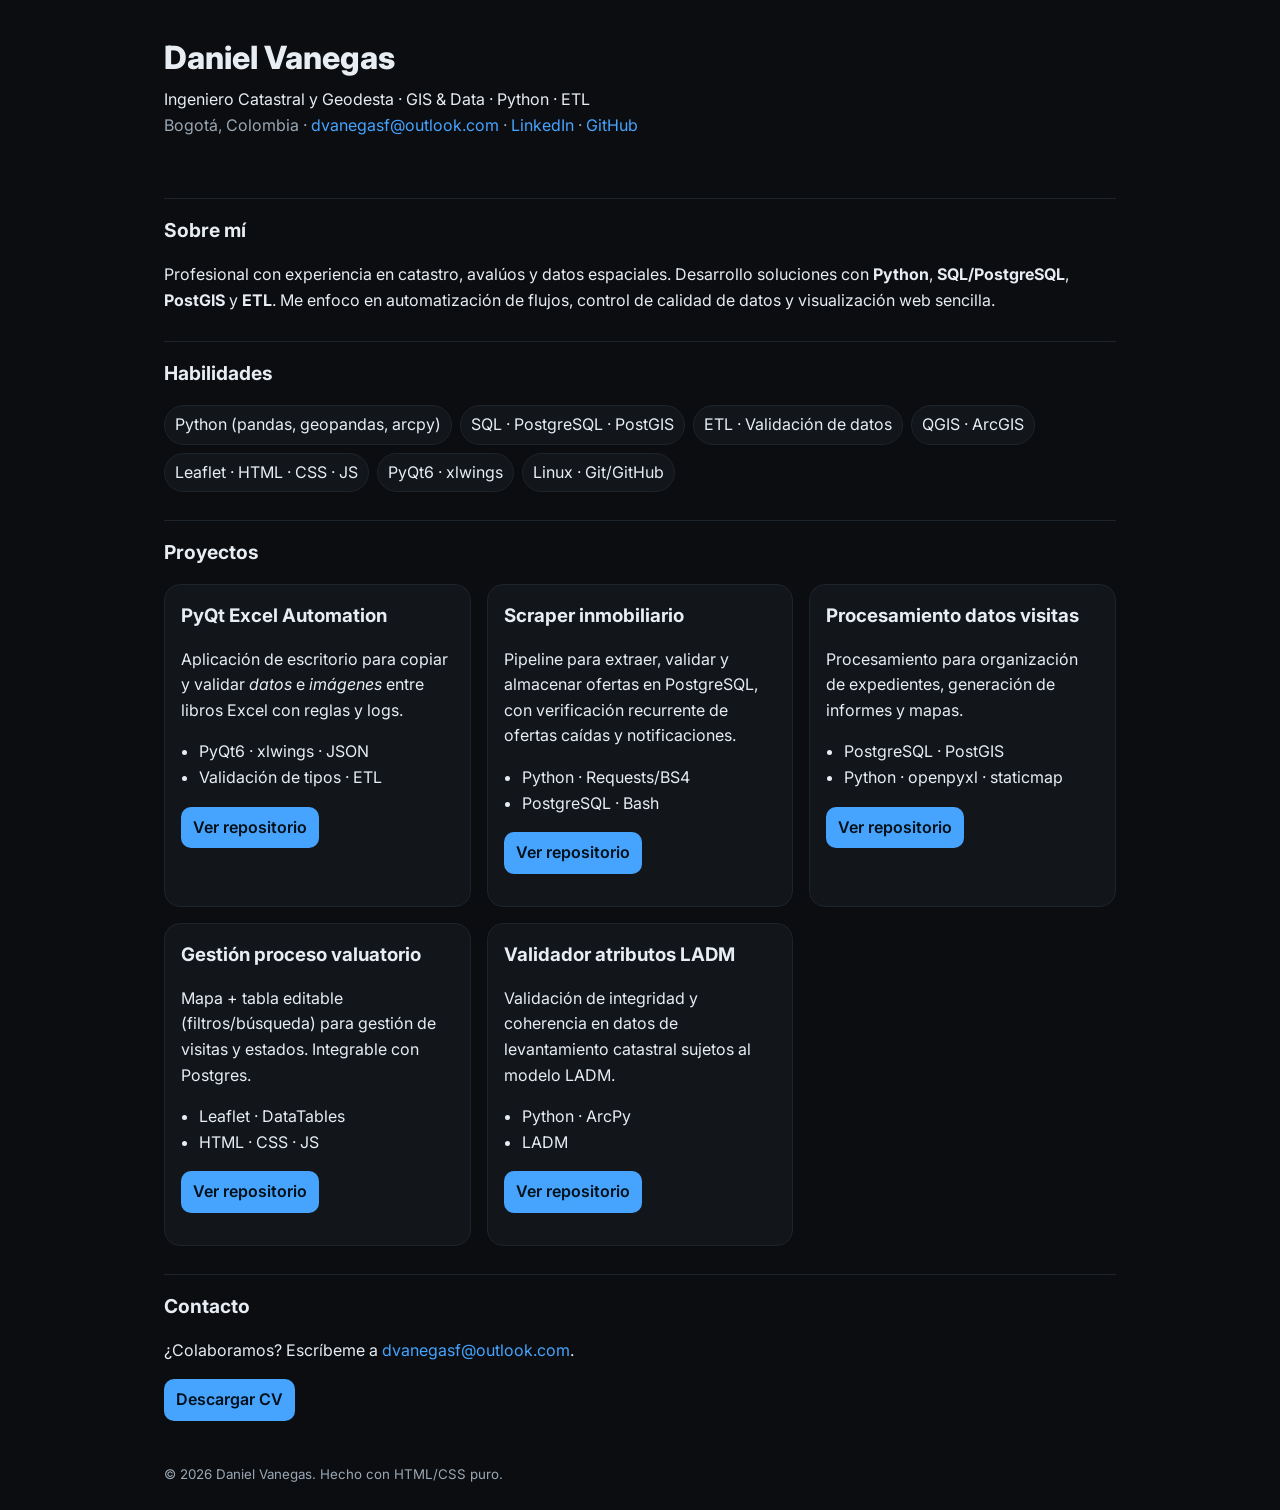
==== index.html @ 2ef15ecd "Modificación SEO y cv" ====
<!doctype html>
<html lang="es">
<head>
  <meta charset="utf-8">
  <meta name="viewport" content="width=device-width, initial-scale=1">
  <title>Daniel Vanegas — Portafolio</title>
  <meta name="description" content="Portafolio de proyectos GIS, ETL y automatización con Python de Daniel Vanegas.">
  <meta property="og:title" content="Daniel Vanegas — Portafolio">
  <meta property="og:description" content="GIS, ETL y automatización con Python">
  <meta property="og:type" content="website">
  <meta property="og:url" content="https://DanielVanegas.github.io">
  <meta property="og:image" content="https://DanielVanegas.github.io/assets/cover.png">
  <link rel="preconnect" href="https://fonts.googleapis.com">
  <link rel="preconnect" href="https://fonts.gstatic.com" crossorigin>
  <link href="https://fonts.googleapis.com/css2?family=Inter:wght@400;600;800&display=swap" rel="stylesheet">
  <link rel="stylesheet" href="styles.css">
</head>
<body>
  <header class="container header">
    <div class="id">
      <h1>Daniel Vanegas</h1>
      <p>Ingeniero Catastral y Geodesta · GIS & Data · Python · ETL</p>
      <p class="muted">Bogotá, Colombia · <a href="mailto:dvanegasf@outlook.com">dvanegasf@outlook.com</a> · 
        <a href="https://www.linkedin.com/in/dvanegasf/" target="_blank" rel="noopener">LinkedIn</a> · 
        <a href="https://github.com/DanielVanegas" target="_blank" rel="noopener">GitHub</a>
      </p>
    </div>
  </header>

  <main class="container">
    <section aria-labelledby="about">
      <h2 id="about">Sobre mí</h2>
      <p>Profesional con experiencia en catastro, avalúos y datos espaciales. Desarrollo soluciones con <strong>Python</strong>, <strong>SQL/PostgreSQL</strong>, <strong>PostGIS</strong> y <strong>ETL</strong>. Me enfoco en automatización de flujos, control de calidad de datos y visualización web sencilla.</p>
    </section>

    <section aria-labelledby="skills">
      <h2 id="skills">Habilidades</h2>
      <ul class="tags">
        <li>Python (pandas, geopandas, arcpy)</li>
        <li>SQL · PostgreSQL · PostGIS</li>
        <li>ETL · Validación de datos</li>
        <li>QGIS · ArcGIS</li>
        <li>Leaflet · HTML · CSS · JS</li>
        <li>PyQt6 · xlwings</li>
        <li>Linux · Git/GitHub</li>
      </ul>
    </section>

    <section aria-labelledby="projects">
      <h2 id="projects">Proyectos</h2>
      <div class="grid">
        <article class="card">
          <h3>PyQt Excel Automation</h3>
          <p>Aplicación de escritorio para copiar y validar <em>datos</em> e <em>imágenes</em> entre libros Excel con reglas y logs.</p>
          <ul class="bullets">
            <li>PyQt6 · xlwings · JSON</li>
            <li>Validación de tipos · ETL</li>
          </ul>
          <p><a class="btn" href="https://github.com/DanielVanegas/pyqt-excel-automation" target="_blank" rel="noopener">Ver repositorio</a></p>
        </article>

        <article class="card">
          <h3>Scraper inmobiliario</h3>
          <p>Pipeline para extraer, validar y almacenar ofertas en PostgreSQL, con verificación recurrente de ofertas caídas y notificaciones.</p>
          <ul class="bullets">
            <li>Python · Requests/BS4</li>
            <li>PostgreSQL · Bash</li>
          </ul>
          <p><a class="btn" href="https://github.com/DanielVanegas/scraping_fr" target="_blank" rel="noopener">Ver repositorio</a></p>
        </article>

        <article class="card">
          <h3>Procesamiento datos visitas</h3>
          <p>Procesamiento para organización de expedientes, generación de informes y mapas.</p>
          <ul class="bullets">
            <li>PostgreSQL · PostGIS</li>
            <li>Python · openpyxl · staticmap</li>
          </ul>
          <p><a class="btn" href="https://github.com/DanielVanegas/procesador_visitas" target="_blank" rel="noopener">Ver repositorio</a></p>
        </article>

        <article class="card">
          <h3>Gestión proceso valuatorio</h3>
          <p>Mapa + tabla editable (filtros/búsqueda) para gestión de visitas y estados. Integrable con Postgres.</p>
          <ul class="bullets">
            <li>Leaflet · DataTables</li>
            <li>HTML · CSS · JS</li>
          </ul>
          <p><a class="btn" href="https://github.com/DanielVanegas/form_visitas" target="_blank" rel="noopener">Ver repositorio</a></p>
        </article>

        <article class="card">
          <h3>Validador atributos LADM</h3>
          <p>Validación de integridad y coherencia en datos de levantamiento catastral sujetos al modelo LADM.</p>
          <ul class="bullets">
            <li>Python · ArcPy</li>
            <li>LADM</li>
          </ul>
          <p><a class="btn" href="https://github.com/DanielVanegas/validador_ladm" target="_blank" rel="noopener"">Ver repositorio</a></p>
        </article>
      </div>
    </section>

    <section aria-labelledby="contact">
      <h2 id="contact">Contacto</h2>
      <p>¿Colaboramos? Escríbeme a <a href="mailto:dvanegasf@outlook.com">dvanegasf@outlook.com</a>.</p>
    </section>
    <p><a class="btn" href="cv_dvf.pdf" download>Descargar CV</a></p>
  </main>

  <footer class="container footer">
    <small>© <span id="y"></span> Daniel Vanegas. Hecho con HTML/CSS puro.</small>
  </footer>

  <script>
    document.getElementById('y').textContent = new Date().getFullYear();
  </script>
</body>
</html>
---- styles.css ----
:root{--bg:#0b0d10;--card:#12161b;--ink:#e7edf3;--muted:#9aa7b4;--accent:#46a4ff;--border:#1e242b;}
*{box-sizing:border-box}html,body{margin:0;padding:0}
body{font-family:Inter,system-ui,-apple-system,Segoe UI,Roboto,Ubuntu,Cantarell,Noto Sans,Helvetica,Arial,'Apple Color Emoji','Segoe UI Emoji';background:var(--bg);color:var(--ink);line-height:1.6}
a{color:var(--accent);text-decoration:none}a:hover{text-decoration:underline}
.container{max-width:1000px;margin:0 auto;padding:24px}
.header{padding-top:32px;padding-bottom:8px}
.header .id h1{margin:0 0 4px 0;font-size:2rem;font-weight:800}
.header .id p{margin:0}
.muted{color:var(--muted)}
h2{margin-top:28px;border-top:1px solid var(--border);padding-top:16px;font-size:1.2rem}
.tags{display:flex;flex-wrap:wrap;gap:8px;padding:0;margin:8px 0 0 0;list-style:none}
.tags li{background:var(--card);border:1px solid var(--border);padding:6px 10px;border-radius:999px}
.grid{display:grid;grid-template-columns:repeat(auto-fill,minmax(260px,1fr));gap:16px;margin-top:12px}
.card{background:var(--card);border:1px solid var(--border);border-radius:16px;padding:16px}
.card h3{margin-top:0;margin-bottom:6px}
.bullets{margin:8px 0 12px 0;padding-left:18px}
.btn{display:inline-block;background:var(--accent);color:#001018;padding:8px 12px;border-radius:10px;font-weight:600}
.footer{color:var(--muted);padding-top:0}
@media (max-width:640px){.header .id h1{font-size:1.6rem}}
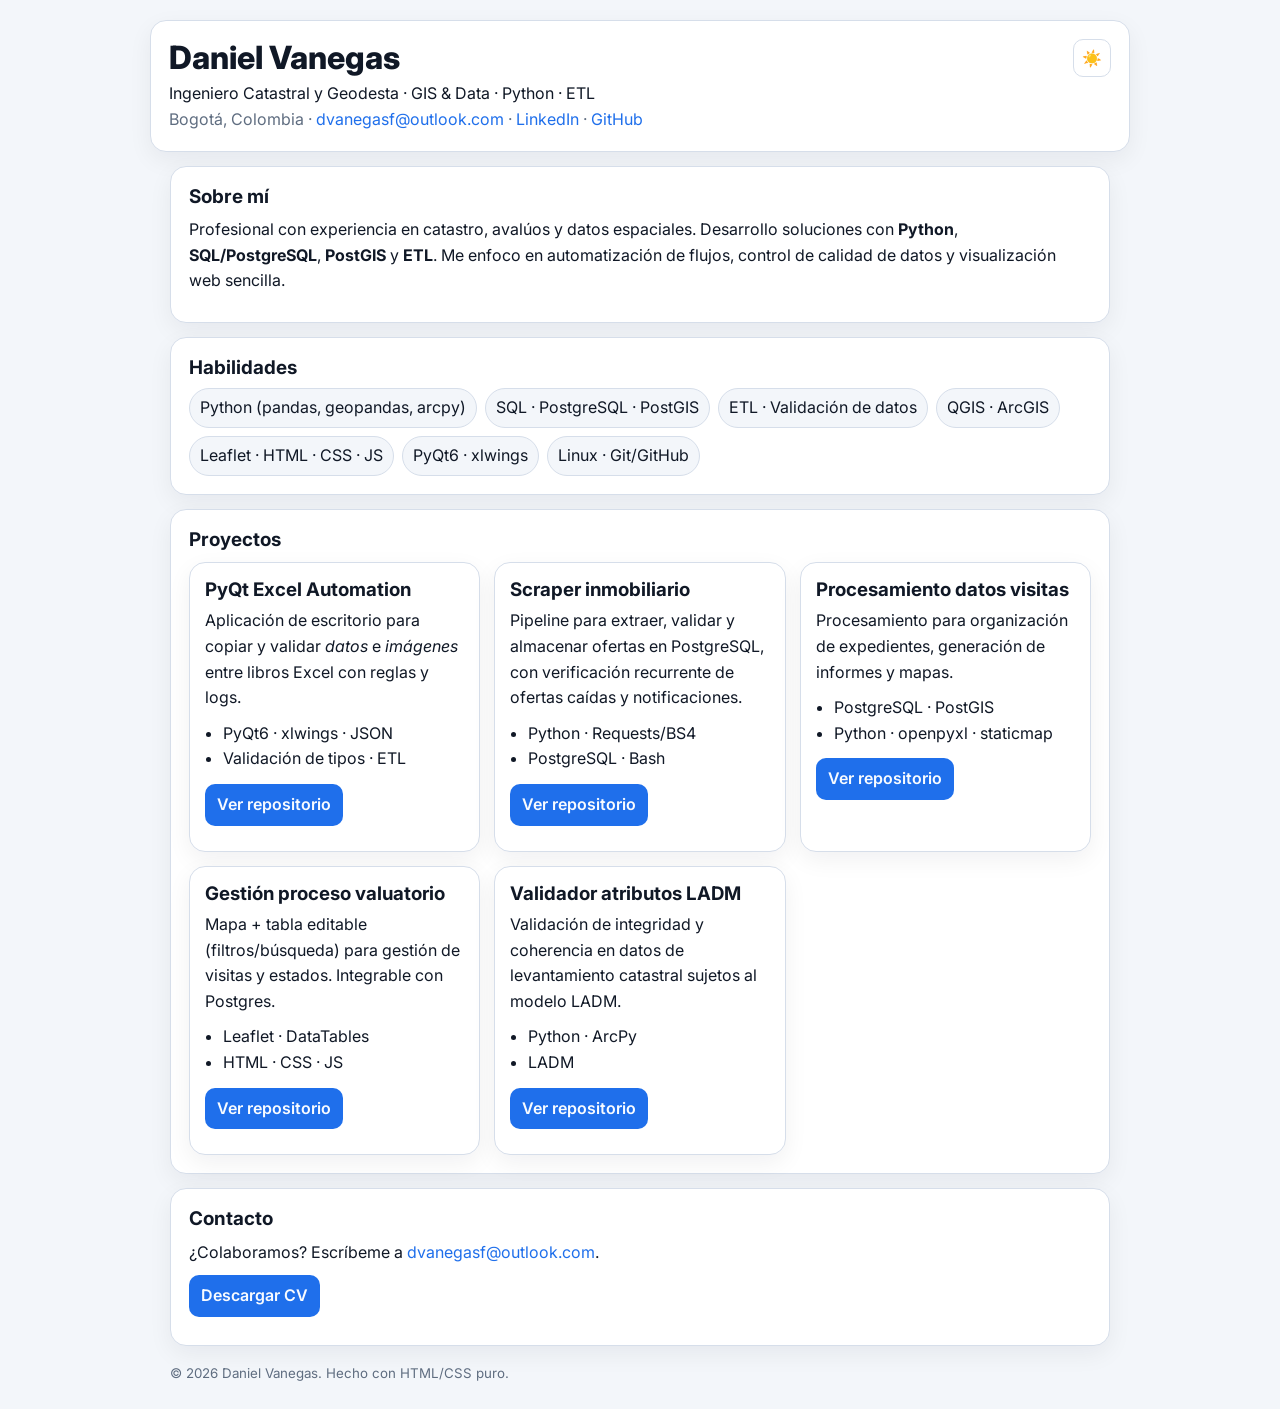
==== commit 996c2804: "Refine section spacing and add theme toggle" ====
--- a/index.html
+++ b/index.html
@@ -13,27 +13,31 @@
   <link rel="preconnect" href="https://fonts.googleapis.com">
   <link rel="preconnect" href="https://fonts.gstatic.com" crossorigin>
   <link href="https://fonts.googleapis.com/css2?family=Inter:wght@400;600;800&display=swap" rel="stylesheet">
-  <link rel="stylesheet" href="styles.css">
+  <link rel="stylesheet" href="static/styles.css">
+  <link rel="icon" href="assets/favicon.ico" type="image/svg+xml">
 </head>
 <body>
-  <header class="container header">
-    <div class="id">
-      <h1>Daniel Vanegas</h1>
-      <p>Ingeniero Catastral y Geodesta · GIS & Data · Python · ETL</p>
-      <p class="muted">Bogotá, Colombia · <a href="mailto:dvanegasf@outlook.com">dvanegasf@outlook.com</a> · 
-        <a href="https://www.linkedin.com/in/dvanegasf/" target="_blank" rel="noopener">LinkedIn</a> · 
-        <a href="https://github.com/DanielVanegas" target="_blank" rel="noopener">GitHub</a>
-      </p>
+  <header class="container card section-card header">
+    <div class="header-row">
+      <div class="id">
+        <h1>Daniel Vanegas</h1>
+        <p>Ingeniero Catastral y Geodesta · GIS & Data · Python · ETL</p>
+        <p class="muted">Bogotá, Colombia · <a href="mailto:dvanegasf@outlook.com">dvanegasf@outlook.com</a> ·
+          <a href="https://www.linkedin.com/in/dvanegasf/" target="_blank" rel="noopener">LinkedIn</a> ·
+          <a href="https://github.com/DanielVanegas" target="_blank" rel="noopener">GitHub</a>
+        </p>
+      </div>
+      <button id="theme-toggle" class="icon-btn" type="button" aria-label="Cambiar a modo oscuro" title="Cambiar tema">☀️</button>
     </div>
   </header>
 
-  <main class="container">
-    <section aria-labelledby="about">
+  <main class="container stack">
+    <section class="card section-card" aria-labelledby="about">
       <h2 id="about">Sobre mí</h2>
       <p>Profesional con experiencia en catastro, avalúos y datos espaciales. Desarrollo soluciones con <strong>Python</strong>, <strong>SQL/PostgreSQL</strong>, <strong>PostGIS</strong> y <strong>ETL</strong>. Me enfoco en automatización de flujos, control de calidad de datos y visualización web sencilla.</p>
     </section>
 
-    <section aria-labelledby="skills">
+    <section class="card section-card" aria-labelledby="skills">
       <h2 id="skills">Habilidades</h2>
       <ul class="tags">
         <li>Python (pandas, geopandas, arcpy)</li>
@@ -46,10 +50,10 @@
       </ul>
     </section>
 
-    <section aria-labelledby="projects">
+    <section class="card section-card" aria-labelledby="projects">
       <h2 id="projects">Proyectos</h2>
       <div class="grid">
-        <article class="card">
+        <article class="card project-card">
           <h3>PyQt Excel Automation</h3>
           <p>Aplicación de escritorio para copiar y validar <em>datos</em> e <em>imágenes</em> entre libros Excel con reglas y logs.</p>
           <ul class="bullets">
@@ -59,7 +63,7 @@
           <p><a class="btn" href="https://github.com/DanielVanegas/pyqt-excel-automation" target="_blank" rel="noopener">Ver repositorio</a></p>
         </article>
 
-        <article class="card">
+        <article class="card project-card">
           <h3>Scraper inmobiliario</h3>
           <p>Pipeline para extraer, validar y almacenar ofertas en PostgreSQL, con verificación recurrente de ofertas caídas y notificaciones.</p>
           <ul class="bullets">
@@ -69,7 +73,7 @@
           <p><a class="btn" href="https://github.com/DanielVanegas/scraping_fr" target="_blank" rel="noopener">Ver repositorio</a></p>
         </article>
 
-        <article class="card">
+        <article class="card project-card">
           <h3>Procesamiento datos visitas</h3>
           <p>Procesamiento para organización de expedientes, generación de informes y mapas.</p>
           <ul class="bullets">
@@ -79,7 +83,7 @@
           <p><a class="btn" href="https://github.com/DanielVanegas/procesador_visitas" target="_blank" rel="noopener">Ver repositorio</a></p>
         </article>
 
-        <article class="card">
+        <article class="card project-card">
           <h3>Gestión proceso valuatorio</h3>
           <p>Mapa + tabla editable (filtros/búsqueda) para gestión de visitas y estados. Integrable con Postgres.</p>
           <ul class="bullets">
@@ -89,23 +93,23 @@
           <p><a class="btn" href="https://github.com/DanielVanegas/form_visitas" target="_blank" rel="noopener">Ver repositorio</a></p>
         </article>
 
-        <article class="card">
+        <article class="card project-card">
           <h3>Validador atributos LADM</h3>
           <p>Validación de integridad y coherencia en datos de levantamiento catastral sujetos al modelo LADM.</p>
           <ul class="bullets">
             <li>Python · ArcPy</li>
             <li>LADM</li>
           </ul>
-          <p><a class="btn" href="https://github.com/DanielVanegas/validador_ladm" target="_blank" rel="noopener"">Ver repositorio</a></p>
+          <p><a class="btn" href="https://github.com/DanielVanegas/validador_ladm" target="_blank" rel="noopener">Ver repositorio</a></p>
         </article>
       </div>
     </section>
 
-    <section aria-labelledby="contact">
+    <section class="card section-card" aria-labelledby="contact">
       <h2 id="contact">Contacto</h2>
       <p>¿Colaboramos? Escríbeme a <a href="mailto:dvanegasf@outlook.com">dvanegasf@outlook.com</a>.</p>
+      <p><a class="btn" href="documents/cv_dvanegasf_es.pdf" download>Descargar CV</a></p>
     </section>
-    <p><a class="btn" href="cv_dvf.pdf" download>Descargar CV</a></p>
   </main>
 
   <footer class="container footer">
@@ -114,6 +118,36 @@
 
   <script>
     document.getElementById('y').textContent = new Date().getFullYear();
+
+    const root = document.documentElement;
+    const button = document.getElementById('theme-toggle');
+    const savedTheme = localStorage.getItem('theme');
+
+    const setTheme = (theme) => {
+      if (theme === 'system') {
+        root.removeAttribute('data-theme');
+      } else {
+        root.setAttribute('data-theme', theme);
+      }
+      const darkActive = theme === 'dark' || (theme === 'system' && window.matchMedia('(prefers-color-scheme: dark)').matches);
+      button.textContent = darkActive ? '🌙' : '☀️';
+      button.setAttribute('aria-label', darkActive ? 'Cambiar a modo claro' : 'Cambiar a modo oscuro');
+    };
+
+    setTheme(savedTheme || 'system');
+
+    button.addEventListener('click', () => {
+      const current = root.getAttribute('data-theme') || 'system';
+      const next = current === 'dark' ? 'light' : current === 'light' ? 'dark' : (window.matchMedia('(prefers-color-scheme: dark)').matches ? 'light' : 'dark');
+      localStorage.setItem('theme', next);
+      setTheme(next);
+    });
+
+    window.matchMedia('(prefers-color-scheme: dark)').addEventListener('change', () => {
+      if ((localStorage.getItem('theme') || 'system') === 'system') {
+        setTheme('system');
+      }
+    });
   </script>
 </body>
 </html>
--- a/static/styles.css
+++ b/static/styles.css
@@ -0,0 +1,84 @@
+:root{
+  --bg:#f3f6fa;
+  --card:#ffffff;
+  --ink:#101826;
+  --muted:#5f6d80;
+  --accent:#1f6feb;
+  --border:#d6deea;
+  --shadow:0 8px 24px rgba(16,24,38,.06);
+}
+@media (prefers-color-scheme: dark){
+  :root{
+    --bg:#0b0d10;
+    --card:#12161b;
+    --ink:#e7edf3;
+    --muted:#9aa7b4;
+    --accent:#56afff;
+    --border:#1e242b;
+    --shadow:none;
+  }
+}
+:root[data-theme="light"]{
+  --bg:#f3f6fa;
+  --card:#ffffff;
+  --ink:#101826;
+  --muted:#5f6d80;
+  --accent:#1f6feb;
+  --border:#d6deea;
+  --shadow:0 8px 24px rgba(16,24,38,.06);
+}
+:root[data-theme="dark"]{
+  --bg:#0b0d10;
+  --card:#12161b;
+  --ink:#e7edf3;
+  --muted:#9aa7b4;
+  --accent:#56afff;
+  --border:#1e242b;
+  --shadow:none;
+}
+*{box-sizing:border-box}
+html,body{margin:0;padding:0}
+body{
+  font-family:Inter,system-ui,-apple-system,Segoe UI,Roboto,Ubuntu,Cantarell,Noto Sans,Helvetica,Arial,'Apple Color Emoji','Segoe UI Emoji';
+  background:var(--bg);
+  color:var(--ink);
+  line-height:1.6;
+}
+a{color:var(--accent);text-decoration:none}
+a:hover{text-decoration:underline}
+.container{max-width:980px;margin:0 auto;padding-inline:20px}
+.stack{display:grid;gap:14px;padding-top:14px;padding-bottom:14px}
+.card{background:var(--card);border:1px solid var(--border);border-radius:16px;box-shadow:var(--shadow)}
+.section-card{padding:18px}
+.header{margin-top:20px}
+.header-row{display:flex;justify-content:space-between;align-items:flex-start;gap:16px}
+.header .id h1{margin:0 0 4px 0;font-size:2rem;font-weight:800;line-height:1.2}
+.header .id p{margin:0}
+.icon-btn{
+  border:1px solid var(--border);
+  background:var(--card);
+  color:var(--ink);
+  border-radius:10px;
+  width:38px;
+  height:38px;
+  font-size:1rem;
+  cursor:pointer;
+}
+.icon-btn:hover{background:var(--bg)}
+.muted{color:var(--muted)}
+h2{margin:0 0 8px 0;font-size:1.18rem;line-height:1.3}
+.tags{display:flex;flex-wrap:wrap;gap:8px;padding:0;margin:0;list-style:none}
+.tags li{background:var(--bg);border:1px solid var(--border);padding:6px 10px;border-radius:999px}
+.grid{display:grid;grid-template-columns:repeat(auto-fit,minmax(240px,1fr));gap:14px;margin-top:10px}
+.project-card{padding:15px}
+.card h3{margin-top:0;margin-bottom:6px;line-height:1.3}
+.card p{margin:0 0 10px 0}
+.bullets{margin:8px 0 12px 0;padding-left:18px}
+.btn{display:inline-block;background:var(--accent);color:#f8fbff;padding:8px 12px;border-radius:10px;font-weight:600}
+.btn:hover{text-decoration:none;filter:brightness(1.07)}
+.footer{color:var(--muted);padding-top:0;padding-bottom:24px}
+@media (max-width:640px){
+  .container{padding-inline:14px}
+  .section-card{padding:15px}
+  .header .id h1{font-size:1.65rem}
+}
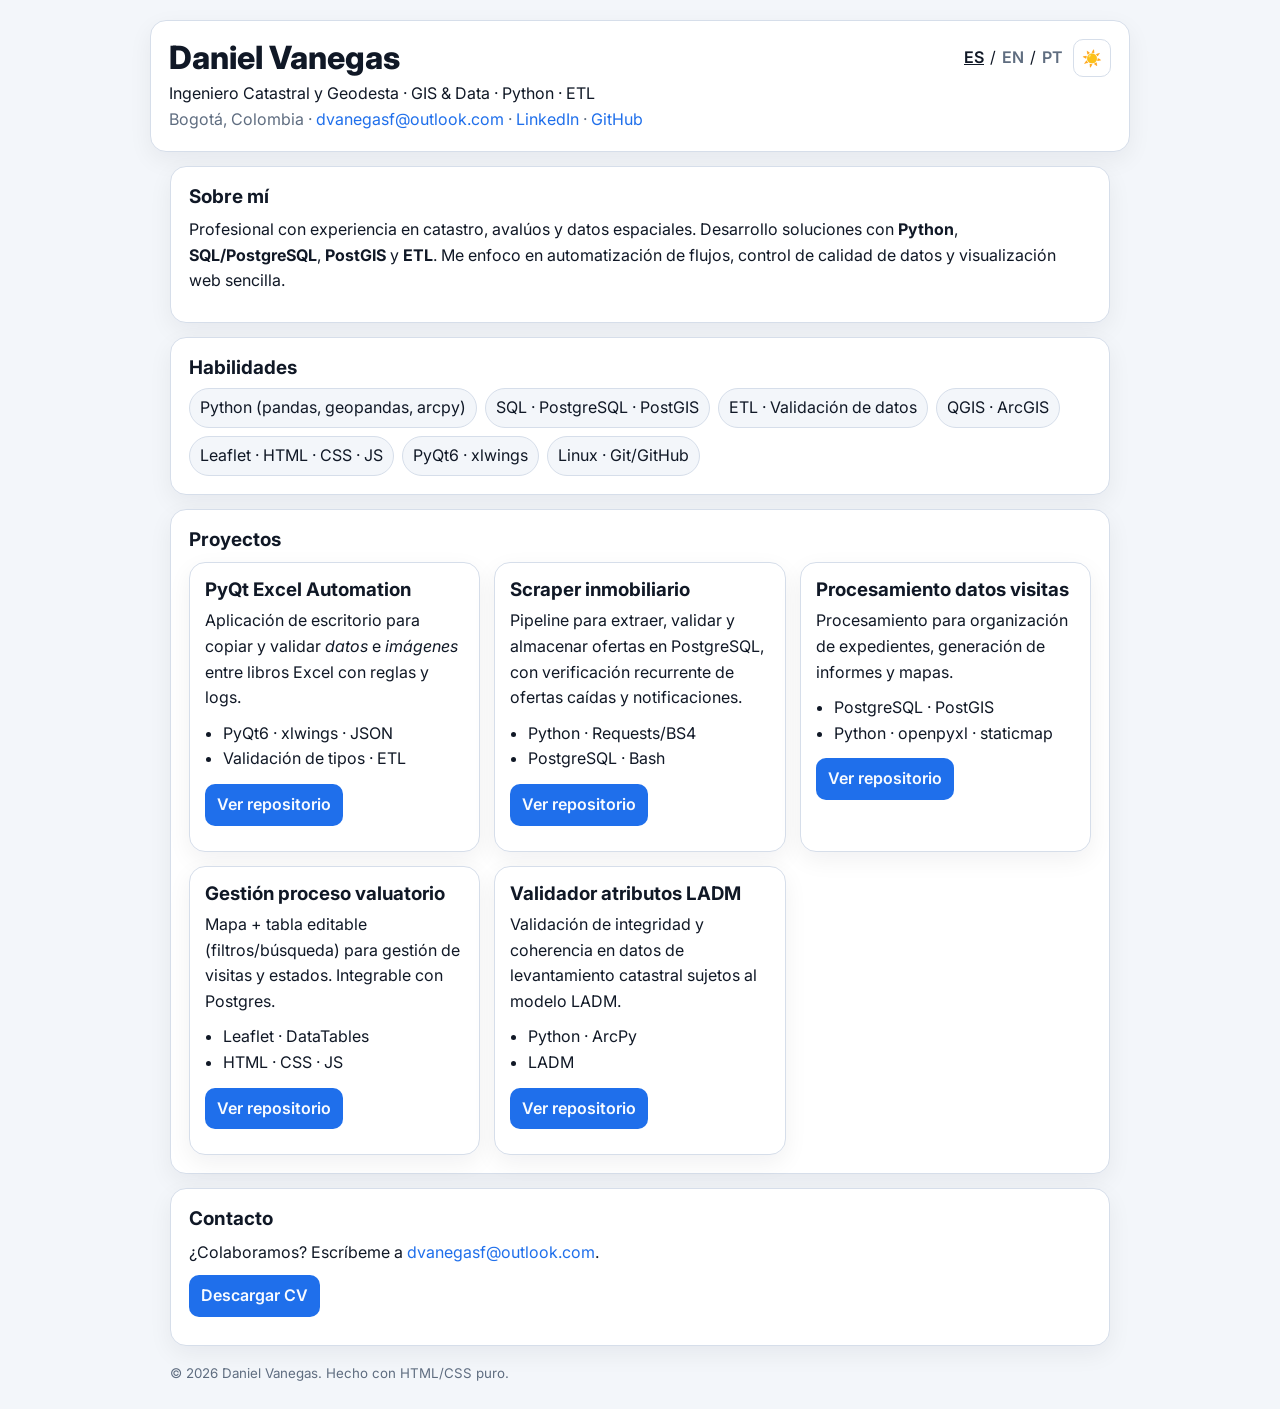
==== commit 935c4d03: "Reintroduce ES/EN/PT language switching" ====
--- a/index.html
+++ b/index.html
@@ -1,5 +1,5 @@
 <!doctype html>
-<html lang="es">
+<html lang="es" data-current-lang="es">
 <head>
   <meta charset="utf-8">
   <meta name="viewport" content="width=device-width, initial-scale=1">
@@ -21,28 +21,57 @@
     <div class="header-row">
       <div class="id">
         <h1>Daniel Vanegas</h1>
-        <p>Ingeniero Catastral y Geodesta · GIS & Data · Python · ETL</p>
+        <p>
+          <span data-lang="es">Ingeniero Catastral y Geodesta · GIS & Data · Python · ETL</span>
+          <span data-lang="en">Cadastral and Geodetic Engineer · GIS & Data · Python · ETL</span>
+          <span data-lang="pt">Engenheiro Cadastral e Geodesta · GIS & Data · Python · ETL</span>
+        </p>
         <p class="muted">Bogotá, Colombia · <a href="mailto:dvanegasf@outlook.com">dvanegasf@outlook.com</a> ·
           <a href="https://www.linkedin.com/in/dvanegasf/" target="_blank" rel="noopener">LinkedIn</a> ·
           <a href="https://github.com/DanielVanegas" target="_blank" rel="noopener">GitHub</a>
         </p>
       </div>
-      <button id="theme-toggle" class="icon-btn" type="button" aria-label="Cambiar a modo oscuro" title="Cambiar tema">☀️</button>
+      <div class="header-actions">
+        <nav class="lang-switcher" aria-label="Language switcher">
+          <a class="lang-btn active" href="#" data-set-lang="es">ES</a>
+          <span>/</span>
+          <a class="lang-btn" href="#" data-set-lang="en">EN</a>
+          <span>/</span>
+          <a class="lang-btn" href="#" data-set-lang="pt">PT</a>
+        </nav>
+        <button id="theme-toggle" class="icon-btn" type="button" aria-label="Cambiar a modo oscuro" title="Cambiar tema">☀️</button>
+      </div>
     </div>
   </header>
 
   <main class="container stack">
     <section class="card section-card" aria-labelledby="about">
-      <h2 id="about">Sobre mí</h2>
-      <p>Profesional con experiencia en catastro, avalúos y datos espaciales. Desarrollo soluciones con <strong>Python</strong>, <strong>SQL/PostgreSQL</strong>, <strong>PostGIS</strong> y <strong>ETL</strong>. Me enfoco en automatización de flujos, control de calidad de datos y visualización web sencilla.</p>
+      <h2 id="about">
+        <span data-lang="es">Sobre mí</span>
+        <span data-lang="en">About me</span>
+        <span data-lang="pt">Sobre mim</span>
+      </h2>
+      <p>
+        <span data-lang="es">Profesional con experiencia en catastro, avalúos y datos espaciales. Desarrollo soluciones con <strong>Python</strong>, <strong>SQL/PostgreSQL</strong>, <strong>PostGIS</strong> y <strong>ETL</strong>. Me enfoco en automatización de flujos, control de calidad de datos y visualización web sencilla.</span>
+        <span data-lang="en">Professional with experience in cadastre, appraisals, and spatial data. I develop solutions with <strong>Python</strong>, <strong>SQL/PostgreSQL</strong>, <strong>PostGIS</strong>, and <strong>ETL</strong>. I focus on workflow automation, data quality control, and simple web visualization.</span>
+        <span data-lang="pt">Profissional com experiência em cadastro, avaliações e dados espaciais. Desenvolvo soluções com <strong>Python</strong>, <strong>SQL/PostgreSQL</strong>, <strong>PostGIS</strong> e <strong>ETL</strong>. Foco na automação de fluxos, controle de qualidade dos dados e visualização web simples.</span>
+      </p>
     </section>
 
     <section class="card section-card" aria-labelledby="skills">
-      <h2 id="skills">Habilidades</h2>
+      <h2 id="skills">
+        <span data-lang="es">Habilidades</span>
+        <span data-lang="en">Skills</span>
+        <span data-lang="pt">Habilidades</span>
+      </h2>
       <ul class="tags">
         <li>Python (pandas, geopandas, arcpy)</li>
         <li>SQL · PostgreSQL · PostGIS</li>
-        <li>ETL · Validación de datos</li>
+        <li>
+          <span data-lang="es">ETL · Validación de datos</span>
+          <span data-lang="en">ETL · Data validation</span>
+          <span data-lang="pt">ETL · Validação de dados</span>
+        </li>
         <li>QGIS · ArcGIS</li>
         <li>Leaflet · HTML · CSS · JS</li>
         <li>PyQt6 · xlwings</li>
@@ -51,77 +80,220 @@
     </section>
 
     <section class="card section-card" aria-labelledby="projects">
-      <h2 id="projects">Proyectos</h2>
+      <h2 id="projects">
+        <span data-lang="es">Proyectos</span>
+        <span data-lang="en">Projects</span>
+        <span data-lang="pt">Projetos</span>
+      </h2>
       <div class="grid">
         <article class="card project-card">
           <h3>PyQt Excel Automation</h3>
-          <p>Aplicación de escritorio para copiar y validar <em>datos</em> e <em>imágenes</em> entre libros Excel con reglas y logs.</p>
+          <p>
+            <span data-lang="es">Aplicación de escritorio para copiar y validar <em>datos</em> e <em>imágenes</em> entre libros Excel con reglas y logs.</span>
+            <span data-lang="en">Desktop application to copy and validate <em>data</em> and <em>images</em> between Excel workbooks with rules and logs.</span>
+            <span data-lang="pt">Aplicativo de desktop para copiar e validar <em>dados</em> e <em>imagens</em> entre planilhas Excel com regras e logs.</span>
+          </p>
           <ul class="bullets">
             <li>PyQt6 · xlwings · JSON</li>
-            <li>Validación de tipos · ETL</li>
-          </ul>
-          <p><a class="btn" href="https://github.com/DanielVanegas/pyqt-excel-automation" target="_blank" rel="noopener">Ver repositorio</a></p>
-        </article>
-
-        <article class="card project-card">
-          <h3>Scraper inmobiliario</h3>
-          <p>Pipeline para extraer, validar y almacenar ofertas en PostgreSQL, con verificación recurrente de ofertas caídas y notificaciones.</p>
+            <li>
+              <span data-lang="es">Validación de tipos · ETL</span>
+              <span data-lang="en">Type validation · ETL</span>
+              <span data-lang="pt">Validação de tipos · ETL</span>
+            </li>
+          </ul>
+          <p>
+            <a class="btn" href="https://github.com/DanielVanegas/pyqt-excel-automation" target="_blank" rel="noopener">
+              <span data-lang="es">Ver repositorio</span>
+              <span data-lang="en">View repository</span>
+              <span data-lang="pt">Ver repositório</span>
+            </a>
+          </p>
+        </article>
+
+        <article class="card project-card">
+          <h3>
+            <span data-lang="es">Scraper inmobiliario</span>
+            <span data-lang="en">Real estate scraper</span>
+            <span data-lang="pt">Scraper imobiliário</span>
+          </h3>
+          <p>
+            <span data-lang="es">Pipeline para extraer, validar y almacenar ofertas en PostgreSQL, con verificación recurrente de ofertas caídas y notificaciones.</span>
+            <span data-lang="en">Pipeline to extract, validate, and store listings in PostgreSQL, with recurring checks for dropped listings and notifications.</span>
+            <span data-lang="pt">Pipeline para extrair, validar e armazenar anúncios no PostgreSQL, com verificação recorrente de anúncios inativos e notificações.</span>
+          </p>
           <ul class="bullets">
             <li>Python · Requests/BS4</li>
             <li>PostgreSQL · Bash</li>
           </ul>
-          <p><a class="btn" href="https://github.com/DanielVanegas/scraping_fr" target="_blank" rel="noopener">Ver repositorio</a></p>
-        </article>
-
-        <article class="card project-card">
-          <h3>Procesamiento datos visitas</h3>
-          <p>Procesamiento para organización de expedientes, generación de informes y mapas.</p>
+          <p>
+            <a class="btn" href="https://github.com/DanielVanegas/scraping_fr" target="_blank" rel="noopener">
+              <span data-lang="es">Ver repositorio</span>
+              <span data-lang="en">View repository</span>
+              <span data-lang="pt">Ver repositório</span>
+            </a>
+          </p>
+        </article>
+
+        <article class="card project-card">
+          <h3>
+            <span data-lang="es">Procesamiento datos visitas</span>
+            <span data-lang="en">Visit data processing</span>
+            <span data-lang="pt">Processamento de dados de visitas</span>
+          </h3>
+          <p>
+            <span data-lang="es">Procesamiento para organización de expedientes, generación de informes y mapas.</span>
+            <span data-lang="en">Processing for file organization, report generation, and maps.</span>
+            <span data-lang="pt">Processamento para organização de expedientes, geração de relatórios e mapas.</span>
+          </p>
           <ul class="bullets">
             <li>PostgreSQL · PostGIS</li>
             <li>Python · openpyxl · staticmap</li>
           </ul>
-          <p><a class="btn" href="https://github.com/DanielVanegas/procesador_visitas" target="_blank" rel="noopener">Ver repositorio</a></p>
-        </article>
-
-        <article class="card project-card">
-          <h3>Gestión proceso valuatorio</h3>
-          <p>Mapa + tabla editable (filtros/búsqueda) para gestión de visitas y estados. Integrable con Postgres.</p>
+          <p>
+            <a class="btn" href="https://github.com/DanielVanegas/procesador_visitas" target="_blank" rel="noopener">
+              <span data-lang="es">Ver repositorio</span>
+              <span data-lang="en">View repository</span>
+              <span data-lang="pt">Ver repositório</span>
+            </a>
+          </p>
+        </article>
+
+        <article class="card project-card">
+          <h3>
+            <span data-lang="es">Gestión proceso valuatorio</span>
+            <span data-lang="en">Valuation process management</span>
+            <span data-lang="pt">Gestão do processo avaliativo</span>
+          </h3>
+          <p>
+            <span data-lang="es">Mapa + tabla editable (filtros/búsqueda) para gestión de visitas y estados. Integrable con Postgres.</span>
+            <span data-lang="en">Map + editable table (filters/search) for managing visits and statuses. Integrates with Postgres.</span>
+            <span data-lang="pt">Mapa + tabela editável (filtros/busca) para gestão de visitas e status. Integrável com Postgres.</span>
+          </p>
           <ul class="bullets">
             <li>Leaflet · DataTables</li>
             <li>HTML · CSS · JS</li>
           </ul>
-          <p><a class="btn" href="https://github.com/DanielVanegas/form_visitas" target="_blank" rel="noopener">Ver repositorio</a></p>
-        </article>
-
-        <article class="card project-card">
-          <h3>Validador atributos LADM</h3>
-          <p>Validación de integridad y coherencia en datos de levantamiento catastral sujetos al modelo LADM.</p>
+          <p>
+            <a class="btn" href="https://github.com/DanielVanegas/form_visitas" target="_blank" rel="noopener">
+              <span data-lang="es">Ver repositorio</span>
+              <span data-lang="en">View repository</span>
+              <span data-lang="pt">Ver repositório</span>
+            </a>
+          </p>
+        </article>
+
+        <article class="card project-card">
+          <h3>
+            <span data-lang="es">Validador atributos LADM</span>
+            <span data-lang="en">LADM attributes validator</span>
+            <span data-lang="pt">Validador de atributos LADM</span>
+          </h3>
+          <p>
+            <span data-lang="es">Validación de integridad y coherencia en datos de levantamiento catastral sujetos al modelo LADM.</span>
+            <span data-lang="en">Integrity and consistency validation for cadastral survey data under the LADM model.</span>
+            <span data-lang="pt">Validação de integridade e consistência em dados de levantamento cadastral sujeitos ao modelo LADM.</span>
+          </p>
           <ul class="bullets">
             <li>Python · ArcPy</li>
             <li>LADM</li>
           </ul>
-          <p><a class="btn" href="https://github.com/DanielVanegas/validador_ladm" target="_blank" rel="noopener">Ver repositorio</a></p>
+          <p>
+            <a class="btn" href="https://github.com/DanielVanegas/validador_ladm" target="_blank" rel="noopener">
+              <span data-lang="es">Ver repositorio</span>
+              <span data-lang="en">View repository</span>
+              <span data-lang="pt">Ver repositório</span>
+            </a>
+          </p>
         </article>
       </div>
     </section>
 
     <section class="card section-card" aria-labelledby="contact">
-      <h2 id="contact">Contacto</h2>
-      <p>¿Colaboramos? Escríbeme a <a href="mailto:dvanegasf@outlook.com">dvanegasf@outlook.com</a>.</p>
-      <p><a class="btn" href="documents/cv_dvanegasf_es.pdf" download>Descargar CV</a></p>
+      <h2 id="contact">
+        <span data-lang="es">Contacto</span>
+        <span data-lang="en">Contact</span>
+        <span data-lang="pt">Contato</span>
+      </h2>
+      <p>
+        <span data-lang="es">¿Colaboramos? Escríbeme a <a href="mailto:dvanegasf@outlook.com">dvanegasf@outlook.com</a>.</span>
+        <span data-lang="en">Shall we collaborate? Write to me at <a href="mailto:dvanegasf@outlook.com">dvanegasf@outlook.com</a>.</span>
+        <span data-lang="pt">Vamos colaborar? Escreva para <a href="mailto:dvanegasf@outlook.com">dvanegasf@outlook.com</a>.</span>
+      </p>
+      <p>
+        <a id="cv-download" class="btn" href="documents/cv_dvanegasf_es.pdf" download>
+          <span data-lang="es">Descargar CV</span>
+          <span data-lang="en">Download CV</span>
+          <span data-lang="pt">Baixar CV</span>
+        </a>
+      </p>
     </section>
   </main>
 
   <footer class="container footer">
-    <small>© <span id="y"></span> Daniel Vanegas. Hecho con HTML/CSS puro.</small>
+    <small>
+      <span data-lang="es">© <span id="y"></span> Daniel Vanegas. Hecho con HTML/CSS puro.</span>
+      <span data-lang="en">© <span id="y-en"></span> Daniel Vanegas. Made with pure HTML/CSS.</span>
+      <span data-lang="pt">© <span id="y-pt"></span> Daniel Vanegas. Feito com HTML/CSS puro.</span>
+    </small>
   </footer>
 
   <script>
-    document.getElementById('y').textContent = new Date().getFullYear();
+    const year = new Date().getFullYear();
+    document.getElementById('y').textContent = year;
+    document.getElementById('y-en').textContent = year;
+    document.getElementById('y-pt').textContent = year;
 
     const root = document.documentElement;
     const button = document.getElementById('theme-toggle');
     const savedTheme = localStorage.getItem('theme');
+
+    const languageConfig = {
+      es: {
+        htmlLang: 'es',
+        title: 'Daniel Vanegas — Portafolio',
+        themeTitle: 'Cambiar tema',
+        lightLabel: 'Cambiar a modo claro',
+        darkLabel: 'Cambiar a modo oscuro',
+        cv: 'documents/cv_dvanegasf_es.pdf'
+      },
+      en: {
+        htmlLang: 'en',
+        title: 'Daniel Vanegas — Portfolio',
+        themeTitle: 'Toggle theme',
+        lightLabel: 'Switch to light mode',
+        darkLabel: 'Switch to dark mode',
+        cv: 'documents/cv_dvanegasf_en.pdf'
+      },
+      pt: {
+        htmlLang: 'pt',
+        title: 'Daniel Vanegas — Portfólio',
+        themeTitle: 'Alternar tema',
+        lightLabel: 'Mudar para modo claro',
+        darkLabel: 'Mudar para modo escuro',
+        cv: 'documents/cv_dvanegasf_pt.pdf'
+      }
+    };
+
+    const cvDownload = document.getElementById('cv-download');
+    const langButtons = document.querySelectorAll('[data-set-lang]');
+
+    const setLanguage = (lang) => {
+      const safeLang = languageConfig[lang] ? lang : 'es';
+      const config = languageConfig[safeLang];
+      root.setAttribute('data-current-lang', safeLang);
+      root.lang = config.htmlLang;
+      document.title = config.title;
+      button.title = config.themeTitle;
+      cvDownload.href = config.cv;
+      localStorage.setItem('lang', safeLang);
+      langButtons.forEach((node) => {
+        const active = node.getAttribute('data-set-lang') === safeLang;
+        node.classList.toggle('active', active);
+        node.setAttribute('aria-current', active ? 'page' : 'false');
+      });
+      const currentTheme = root.getAttribute('data-theme') || 'system';
+      setTheme(currentTheme);
+    };
 
     const setTheme = (theme) => {
       if (theme === 'system') {
@@ -131,10 +303,21 @@
       }
       const darkActive = theme === 'dark' || (theme === 'system' && window.matchMedia('(prefers-color-scheme: dark)').matches);
       button.textContent = darkActive ? '🌙' : '☀️';
-      button.setAttribute('aria-label', darkActive ? 'Cambiar a modo claro' : 'Cambiar a modo oscuro');
+      const activeLang = root.getAttribute('data-current-lang') || 'es';
+      const config = languageConfig[activeLang] || languageConfig.es;
+      button.setAttribute('aria-label', darkActive ? config.lightLabel : config.darkLabel);
     };
 
+    const savedLang = localStorage.getItem('lang') || 'es';
+    setLanguage(savedLang);
     setTheme(savedTheme || 'system');
+
+    langButtons.forEach((node) => {
+      node.addEventListener('click', (event) => {
+        event.preventDefault();
+        setLanguage(node.getAttribute('data-set-lang'));
+      });
+    });
 
     button.addEventListener('click', () => {
       const current = root.getAttribute('data-theme') || 'system';
--- a/static/styles.css
+++ b/static/styles.css
@@ -52,6 +52,10 @@
 .section-card{padding:18px}
 .header{margin-top:20px}
 .header-row{display:flex;justify-content:space-between;align-items:flex-start;gap:16px}
+.header-actions{display:flex;align-items:center;gap:10px}
+.lang-switcher{display:flex;align-items:center;gap:6px}
+.lang-btn{color:var(--muted);font-weight:600}
+.lang-btn.active{color:var(--ink);text-decoration:underline}
 .header .id h1{margin:0 0 4px 0;font-size:2rem;font-weight:800;line-height:1.2}
 .header .id p{margin:0}
 .icon-btn{
@@ -77,6 +81,10 @@
 .btn{display:inline-block;background:var(--accent);color:#f8fbff;padding:8px 12px;border-radius:10px;font-weight:600}
 .btn:hover{text-decoration:none;filter:brightness(1.07)}
 .footer{color:var(--muted);padding-top:0;padding-bottom:24px}
+[data-lang]{display:none}
+:root[data-current-lang="es"] [data-lang="es"],
+:root[data-current-lang="en"] [data-lang="en"],
+:root[data-current-lang="pt"] [data-lang="pt"]{display:revert}
 @media (max-width:640px){
   .container{padding-inline:14px}
   .section-card{padding:15px}
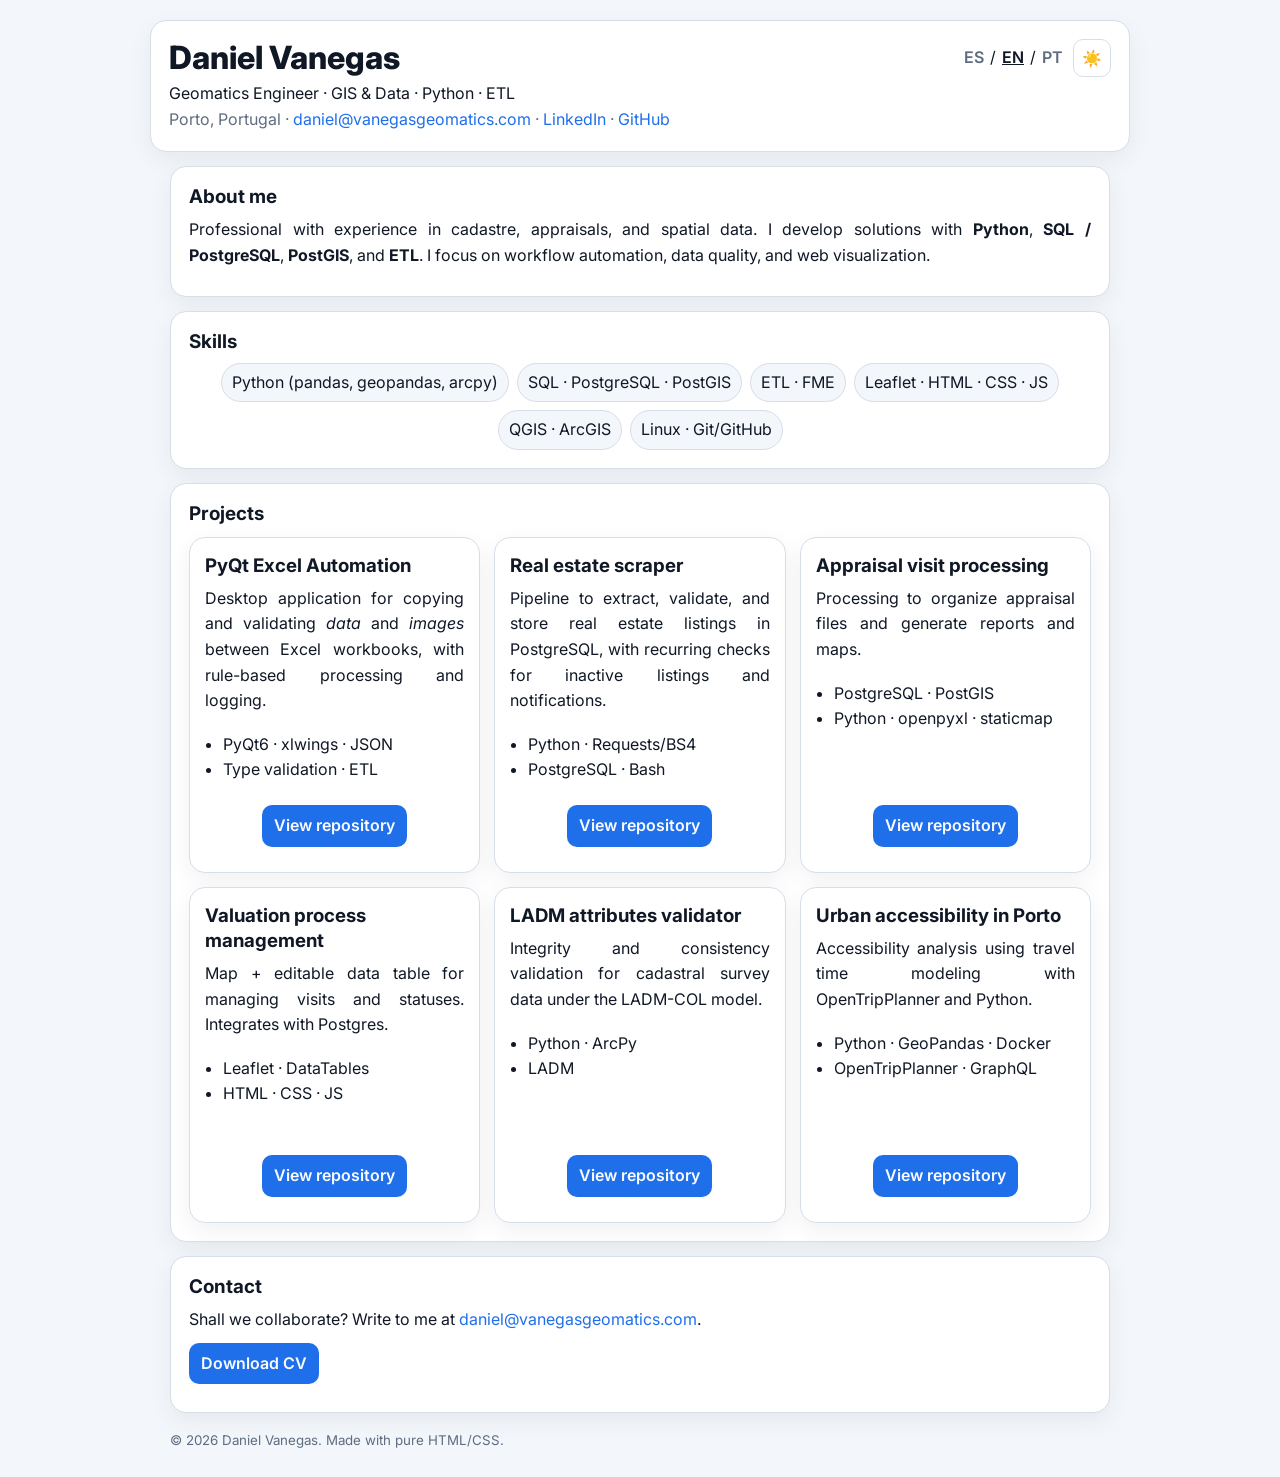
==== commit 4eed016b: "Refine layout, translations, and add Porto accessibility project" ====
--- a/index.html
+++ b/index.html
@@ -1,14 +1,14 @@
 <!doctype html>
-<html lang="es" data-current-lang="es">
+<html lang="en" data-current-lang="en">
 <head>
   <meta charset="utf-8">
   <meta name="viewport" content="width=device-width, initial-scale=1">
-  <title>Daniel Vanegas — Portafolio</title>
-  <meta name="description" content="Portafolio de proyectos GIS, ETL y automatización con Python de Daniel Vanegas.">
-  <meta property="og:title" content="Daniel Vanegas — Portafolio">
-  <meta property="og:description" content="GIS, ETL y automatización con Python">
+  <title>Daniel Vanegas — Portfolio</title>
+  <meta name="description" content="Portfolio of GIS, ETL, and Python automation projects by Daniel Vanegas.">
+  <meta property="og:title" content="Daniel Vanegas — Portfolio">
+  <meta property="og:description" content="GIS, ETL, and Python automation">
   <meta property="og:type" content="website">
-  <meta property="og:url" content="https://DanielVanegas.github.io">
+  <meta property="og:url" content="https://www.vanegasgeomatics.com/">
   <meta property="og:image" content="https://DanielVanegas.github.io/assets/cover.png">
   <link rel="preconnect" href="https://fonts.googleapis.com">
   <link rel="preconnect" href="https://fonts.gstatic.com" crossorigin>
@@ -22,11 +22,11 @@
       <div class="id">
         <h1>Daniel Vanegas</h1>
         <p>
-          <span data-lang="es">Ingeniero Catastral y Geodesta · GIS & Data · Python · ETL</span>
-          <span data-lang="en">Cadastral and Geodetic Engineer · GIS & Data · Python · ETL</span>
-          <span data-lang="pt">Engenheiro Cadastral e Geodesta · GIS & Data · Python · ETL</span>
+          <span data-lang="es">Ingeniero Geomático · GIS & Data · Python · ETL</span>
+          <span data-lang="en">Geomatics Engineer · GIS & Data · Python · ETL</span>
+          <span data-lang="pt">Engenheiro Geomático · GIS & Data · Python · ETL</span>
         </p>
-        <p class="muted">Bogotá, Colombia · <a href="mailto:dvanegasf@outlook.com">dvanegasf@outlook.com</a> ·
+        <p class="muted">Porto, Portugal · <a href="mailto:daniel@vanegasgeomatics.com">daniel@vanegasgeomatics.com</a> ·
           <a href="https://www.linkedin.com/in/dvanegasf/" target="_blank" rel="noopener">LinkedIn</a> ·
           <a href="https://github.com/DanielVanegas" target="_blank" rel="noopener">GitHub</a>
         </p>
@@ -39,7 +39,7 @@
           <span>/</span>
           <a class="lang-btn" href="#" data-set-lang="pt">PT</a>
         </nav>
-        <button id="theme-toggle" class="icon-btn" type="button" aria-label="Cambiar a modo oscuro" title="Cambiar tema">☀️</button>
+        <button id="theme-toggle" class="icon-btn" type="button" aria-label="Toggle theme" title="Toogle theme">☀️</button>
       </div>
     </div>
   </header>
@@ -52,9 +52,9 @@
         <span data-lang="pt">Sobre mim</span>
       </h2>
       <p>
-        <span data-lang="es">Profesional con experiencia en catastro, avalúos y datos espaciales. Desarrollo soluciones con <strong>Python</strong>, <strong>SQL/PostgreSQL</strong>, <strong>PostGIS</strong> y <strong>ETL</strong>. Me enfoco en automatización de flujos, control de calidad de datos y visualización web sencilla.</span>
-        <span data-lang="en">Professional with experience in cadastre, appraisals, and spatial data. I develop solutions with <strong>Python</strong>, <strong>SQL/PostgreSQL</strong>, <strong>PostGIS</strong>, and <strong>ETL</strong>. I focus on workflow automation, data quality control, and simple web visualization.</span>
-        <span data-lang="pt">Profissional com experiência em cadastro, avaliações e dados espaciais. Desenvolvo soluções com <strong>Python</strong>, <strong>SQL/PostgreSQL</strong>, <strong>PostGIS</strong> e <strong>ETL</strong>. Foco na automação de fluxos, controle de qualidade dos dados e visualização web simples.</span>
+        <span data-lang="es">Profesional con experiencia en catastro, avalúos y datos espaciales. Desarrollo soluciones con <strong>Python</strong>, <strong>SQL / PostgreSQL</strong>, <strong>PostGIS</strong> y <strong>ETL</strong>, enfocado en automatización, calidad de datos y visualización web.</span>
+        <span data-lang="en">Professional with experience in cadastre, appraisals, and spatial data. I develop solutions with <strong>Python</strong>, <strong>SQL / PostgreSQL</strong>, <strong>PostGIS</strong>, and <strong>ETL</strong>. I focus on workflow automation, data quality, and web visualization.</span>
+        <span data-lang="pt">Profissional com experiência em cadastro, avaliações e dados espaciais. Desenvolvo soluções com <strong>Python</strong>, <strong>SQL / PostgreSQL</strong>, <strong>PostGIS</strong> e <strong>ETL</strong>. Foco na automação de fluxos, qualidade de dados e visualização web.</span>
       </p>
     </section>
 
@@ -67,14 +67,9 @@
       <ul class="tags">
         <li>Python (pandas, geopandas, arcpy)</li>
         <li>SQL · PostgreSQL · PostGIS</li>
-        <li>
-          <span data-lang="es">ETL · Validación de datos</span>
-          <span data-lang="en">ETL · Data validation</span>
-          <span data-lang="pt">ETL · Validação de dados</span>
-        </li>
+        <li>ETL · FME</li>
+        <li>Leaflet · HTML · CSS · JS</li>
         <li>QGIS · ArcGIS</li>
-        <li>Leaflet · HTML · CSS · JS</li>
-        <li>PyQt6 · xlwings</li>
         <li>Linux · Git/GitHub</li>
       </ul>
     </section>
@@ -90,7 +85,7 @@
           <h3>PyQt Excel Automation</h3>
           <p>
             <span data-lang="es">Aplicación de escritorio para copiar y validar <em>datos</em> e <em>imágenes</em> entre libros Excel con reglas y logs.</span>
-            <span data-lang="en">Desktop application to copy and validate <em>data</em> and <em>images</em> between Excel workbooks with rules and logs.</span>
+            <span data-lang="en">Desktop application for copying and validating <em>data</em> and <em>images</em> between Excel workbooks, with rule-based processing and logging.</span>
             <span data-lang="pt">Aplicativo de desktop para copiar e validar <em>dados</em> e <em>imagens</em> entre planilhas Excel com regras e logs.</span>
           </p>
           <ul class="bullets">
@@ -117,9 +112,9 @@
             <span data-lang="pt">Scraper imobiliário</span>
           </h3>
           <p>
-            <span data-lang="es">Pipeline para extraer, validar y almacenar ofertas en PostgreSQL, con verificación recurrente de ofertas caídas y notificaciones.</span>
-            <span data-lang="en">Pipeline to extract, validate, and store listings in PostgreSQL, with recurring checks for dropped listings and notifications.</span>
-            <span data-lang="pt">Pipeline para extrair, validar e armazenar anúncios no PostgreSQL, com verificação recorrente de anúncios inativos e notificações.</span>
+            <span data-lang="es">Pipeline para extraer, validar y almacenar ofertas inmobiliarias en PostgreSQL, con verificación recurrente de ofertas caídas y notificaciones.</span>
+            <span data-lang="en">Pipeline to extract, validate, and store real estate listings in PostgreSQL, with recurring checks for inactive listings and notifications.</span>
+            <span data-lang="pt">Pipeline para extrair, validar e armazenar anúncios imobiliários no PostgreSQL, com verificação recorrente de anúncios inativos e notificações.</span>
           </p>
           <ul class="bullets">
             <li>Python · Requests/BS4</li>
@@ -136,14 +131,14 @@
 
         <article class="card project-card">
           <h3>
-            <span data-lang="es">Procesamiento datos visitas</span>
-            <span data-lang="en">Visit data processing</span>
-            <span data-lang="pt">Processamento de dados de visitas</span>
-          </h3>
-          <p>
-            <span data-lang="es">Procesamiento para organización de expedientes, generación de informes y mapas.</span>
-            <span data-lang="en">Processing for file organization, report generation, and maps.</span>
-            <span data-lang="pt">Processamento para organização de expedientes, geração de relatórios e mapas.</span>
+            <span data-lang="es">Procesamiento de visitas de avalúo</span>
+            <span data-lang="en">Appraisal visit processing</span>
+            <span data-lang="pt">Processamento de visitas de avaliação</span>
+          </h3>
+          <p>
+            <span data-lang="es">Procesamiento para organizar expedientes y generar informes y mapas.</span>
+            <span data-lang="en">Processing to organize appraisal files and generate reports and maps.</span>
+            <span data-lang="pt">Processamento para organizar processos e gerar relatórios e mapas.</span>
           </p>
           <ul class="bullets">
             <li>PostgreSQL · PostGIS</li>
@@ -160,14 +155,14 @@
 
         <article class="card project-card">
           <h3>
-            <span data-lang="es">Gestión proceso valuatorio</span>
+            <span data-lang="es">Gestión del proceso valuatorio</span>
             <span data-lang="en">Valuation process management</span>
             <span data-lang="pt">Gestão do processo avaliativo</span>
           </h3>
           <p>
-            <span data-lang="es">Mapa + tabla editable (filtros/búsqueda) para gestión de visitas y estados. Integrable con Postgres.</span>
-            <span data-lang="en">Map + editable table (filters/search) for managing visits and statuses. Integrates with Postgres.</span>
-            <span data-lang="pt">Mapa + tabela editável (filtros/busca) para gestão de visitas e status. Integrável com Postgres.</span>
+            <span data-lang="es">Mapa + tabla de datos editable para gestionar visitas y estados. Integrable con Postgres.</span>
+            <span data-lang="en">Map + editable data table for managing visits and statuses. Integrates with Postgres.</span>
+            <span data-lang="pt">Mapa + tabela de dados editável para gestão de visitas e estados. Integrável com Postgres.</span>
           </p>
           <ul class="bullets">
             <li>Leaflet · DataTables</li>
@@ -184,14 +179,14 @@
 
         <article class="card project-card">
           <h3>
-            <span data-lang="es">Validador atributos LADM</span>
+            <span data-lang="es">Validador de atributos LADM</span>
             <span data-lang="en">LADM attributes validator</span>
             <span data-lang="pt">Validador de atributos LADM</span>
           </h3>
           <p>
-            <span data-lang="es">Validación de integridad y coherencia en datos de levantamiento catastral sujetos al modelo LADM.</span>
-            <span data-lang="en">Integrity and consistency validation for cadastral survey data under the LADM model.</span>
-            <span data-lang="pt">Validação de integridade e consistência em dados de levantamento cadastral sujeitos ao modelo LADM.</span>
+            <span data-lang="es">Validación de integridad y coherencia de datos de levantamiento catastral bajo el modelo LADM-COL.</span>
+            <span data-lang="en">Integrity and consistency validation for cadastral survey data under the LADM-COL model.</span>
+            <span data-lang="pt">Validação de integridade e consistência de dados de levantamento cadastral sob o modelo LADM-COL.</span>
           </p>
           <ul class="bullets">
             <li>Python · ArcPy</li>
@@ -199,6 +194,30 @@
           </ul>
           <p>
             <a class="btn" href="https://github.com/DanielVanegas/validador_ladm" target="_blank" rel="noopener">
+              <span data-lang="es">Ver repositorio</span>
+              <span data-lang="en">View repository</span>
+              <span data-lang="pt">Ver repositório</span>
+            </a>
+          </p>
+        </article>
+
+        <article class="card project-card">
+          <h3>
+            <span data-lang="es">Accesibilidad urbana en Porto</span>
+            <span data-lang="en">Urban accessibility in Porto</span>
+            <span data-lang="pt">Acessibilidade urbana no Porto</span>
+          </h3>
+          <p>
+            <span data-lang="es">Análisis de accesibilidad mediante modelación de tiempos de viaje con OpenTripPlanner y Python.</span>
+            <span data-lang="en">Accessibility analysis using travel time modeling with OpenTripPlanner and Python.</span>
+            <span data-lang="pt">Análise de acessibilidade usando modelação de tempos de viagem com OpenTripPlanner e Python.</span>
+          </p>
+          <ul class="bullets">
+            <li>Python · GeoPandas · Docker</li>
+            <li>OpenTripPlanner · GraphQL</li>
+          </ul>
+          <p>
+            <a class="btn" href="https://github.com/DanielVanegas/porto-accessibility" target="_blank" rel="noopener">
               <span data-lang="es">Ver repositorio</span>
               <span data-lang="en">View repository</span>
               <span data-lang="pt">Ver repositório</span>
@@ -215,12 +234,12 @@
         <span data-lang="pt">Contato</span>
       </h2>
       <p>
-        <span data-lang="es">¿Colaboramos? Escríbeme a <a href="mailto:dvanegasf@outlook.com">dvanegasf@outlook.com</a>.</span>
-        <span data-lang="en">Shall we collaborate? Write to me at <a href="mailto:dvanegasf@outlook.com">dvanegasf@outlook.com</a>.</span>
-        <span data-lang="pt">Vamos colaborar? Escreva para <a href="mailto:dvanegasf@outlook.com">dvanegasf@outlook.com</a>.</span>
+        <span data-lang="es">¿Colaboramos? Escríbeme a <a href="mailto:daniel@vanegasgeomatics.com">daniel@vanegasgeomatics.com</a>.</span>
+        <span data-lang="en">Shall we collaborate? Write to me at <a href="mailto:daniel@vanegasgeomatics.com">daniel@vanegasgeomatics.com</a>.</span>
+        <span data-lang="pt">Vamos colaborar? Escreva para <a href="mailto:daniel@vanegasgeomatics.com">daniel@vanegasgeomatics.com</a>.</span>
       </p>
       <p>
-        <a id="cv-download" class="btn" href="documents/cv_dvanegasf_es.pdf" download>
+        <a id="cv-download" class="btn" href="documents/cv_dvanegasf_es.pdf" target="_blank" rel="noopener">
           <span data-lang="es">Descargar CV</span>
           <span data-lang="en">Download CV</span>
           <span data-lang="pt">Baixar CV</span>
@@ -308,7 +327,7 @@
       button.setAttribute('aria-label', darkActive ? config.lightLabel : config.darkLabel);
     };
 
-    const savedLang = localStorage.getItem('lang') || 'es';
+    const savedLang = localStorage.getItem('lang') || 'en';
     setLanguage(savedLang);
     setTheme(savedTheme || 'system');
 
--- a/static/styles.css
+++ b/static/styles.css
@@ -71,12 +71,14 @@
 .icon-btn:hover{background:var(--bg)}
 .muted{color:var(--muted)}
 h2{margin:0 0 8px 0;font-size:1.18rem;line-height:1.3}
-.tags{display:flex;flex-wrap:wrap;gap:8px;padding:0;margin:0;list-style:none}
+.tags{display:flex;flex-wrap:wrap;gap:8px;padding:0;margin:0;list-style:none;justify-content:center}
 .tags li{background:var(--bg);border:1px solid var(--border);padding:6px 10px;border-radius:999px}
 .grid{display:grid;grid-template-columns:repeat(auto-fit,minmax(240px,1fr));gap:14px;margin-top:10px}
-.project-card{padding:15px}
-.card h3{margin-top:0;margin-bottom:6px;line-height:1.3}
-.card p{margin:0 0 10px 0}
+.project-card{padding:15px;display:flex;flex-direction:column;min-height:21rem;}
+.project-card p:not(:last-child){text-align:justify;hyphens:auto;}
+.project-card p:last-child{margin-top:auto;text-align:center;}
+.card h3{margin-top:0;margin-bottom:8px;line-height:1.35}
+.card p{margin:0 0 10px 0;text-align:justify;hyphens:auto}
 .bullets{margin:8px 0 12px 0;padding-left:18px}
 .btn{display:inline-block;background:var(--accent);color:#f8fbff;padding:8px 12px;border-radius:10px;font-weight:600}
 .btn:hover{text-decoration:none;filter:brightness(1.07)}
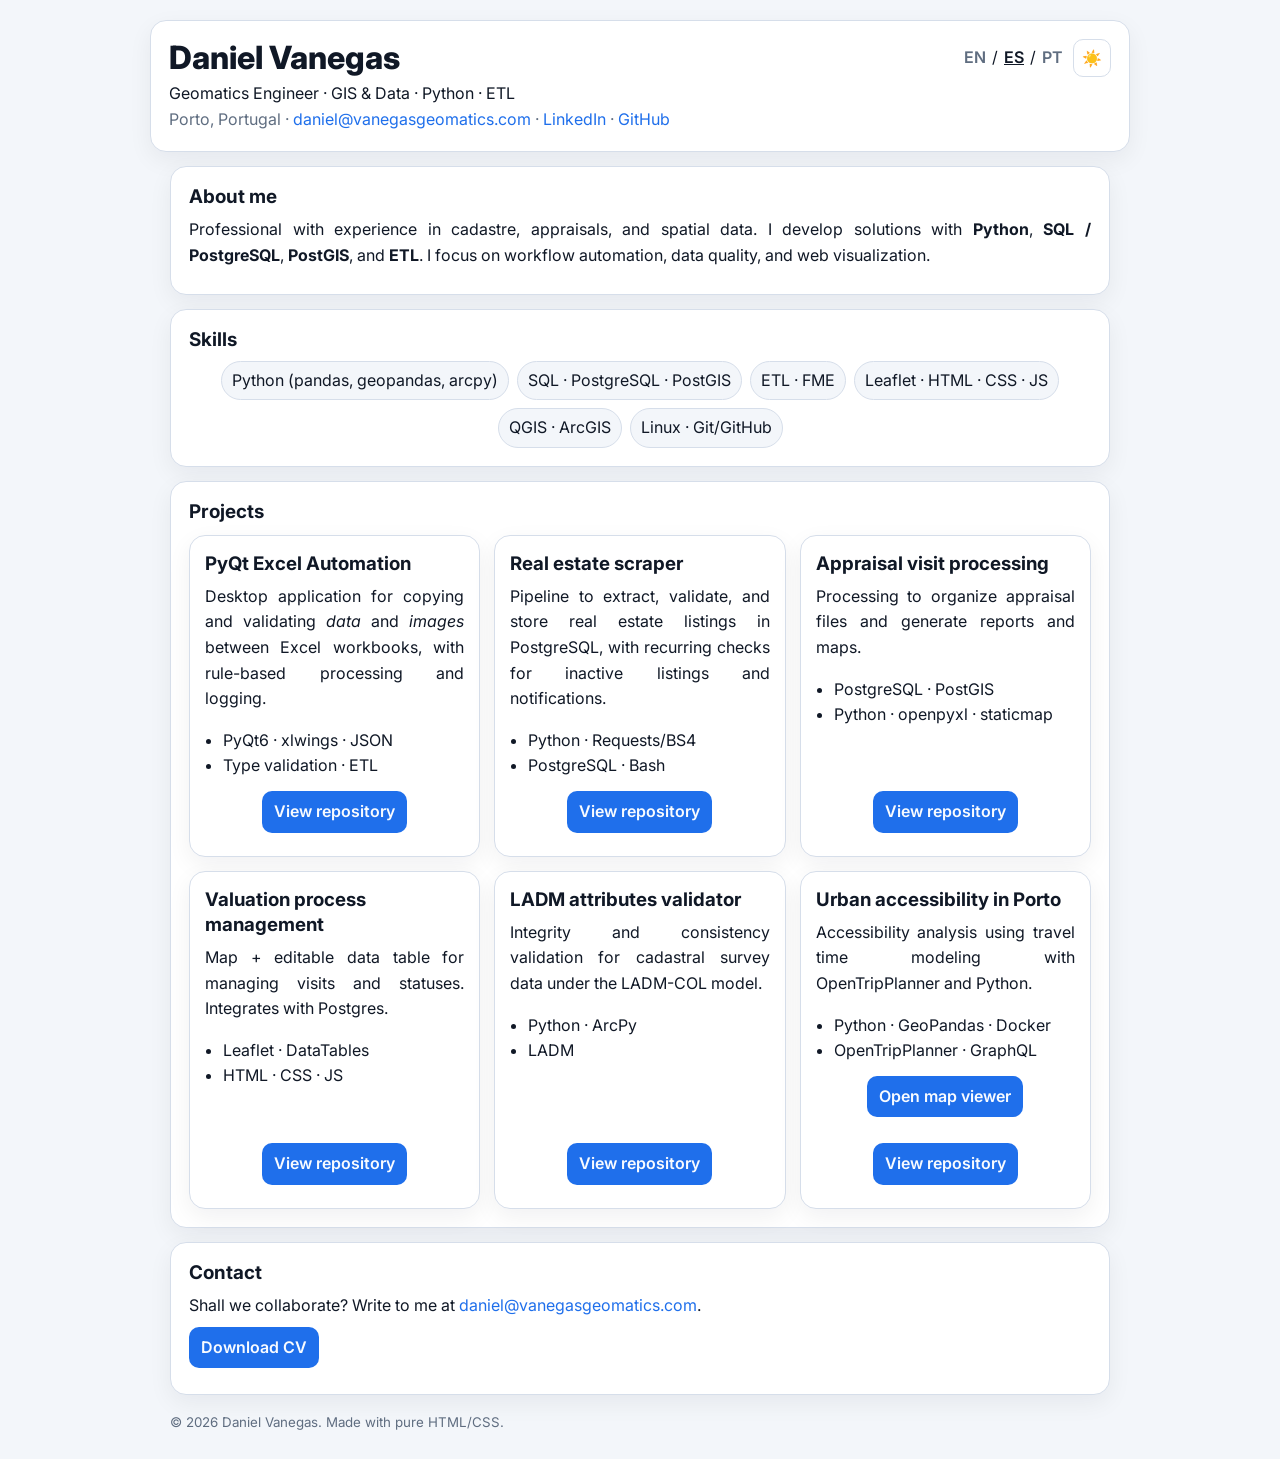
==== commit 41606c50: "Add Porto accessibility map viewer and minor layout fixes" ====
--- a/index.html
+++ b/index.html
@@ -33,9 +33,9 @@
       </div>
       <div class="header-actions">
         <nav class="lang-switcher" aria-label="Language switcher">
-          <a class="lang-btn active" href="#" data-set-lang="es">ES</a>
+          <a class="lang-btn active" href="#" data-set-lang="es">EN</a>
           <span>/</span>
-          <a class="lang-btn" href="#" data-set-lang="en">EN</a>
+          <a class="lang-btn" href="#" data-set-lang="en">ES</a>
           <span>/</span>
           <a class="lang-btn" href="#" data-set-lang="pt">PT</a>
         </nav>
@@ -217,6 +217,12 @@
             <li>OpenTripPlanner · GraphQL</li>
           </ul>
           <p>
+            <a class="btn" href="/map_viewer/" target="_blank" rel="noopener">
+              <span data-lang="es">Ver geovisor</span>
+              <span data-lang="en">Open map viewer</span>
+              <span data-lang="pt">Abrir geovisor</span>
+            </a>
+            <br><br>
             <a class="btn" href="https://github.com/DanielVanegas/porto-accessibility" target="_blank" rel="noopener">
               <span data-lang="es">Ver repositorio</span>
               <span data-lang="en">View repository</span>
--- a/static/styles.css
+++ b/static/styles.css
@@ -74,11 +74,11 @@
 .tags{display:flex;flex-wrap:wrap;gap:8px;padding:0;margin:0;list-style:none;justify-content:center}
 .tags li{background:var(--bg);border:1px solid var(--border);padding:6px 10px;border-radius:999px}
 .grid{display:grid;grid-template-columns:repeat(auto-fit,minmax(240px,1fr));gap:14px;margin-top:10px}
-.project-card{padding:15px;display:flex;flex-direction:column;min-height:21rem;}
+.project-card{padding:15px;display:flex;flex-direction:column;}
 .project-card p:not(:last-child){text-align:justify;hyphens:auto;}
 .project-card p:last-child{margin-top:auto;text-align:center;}
 .card h3{margin-top:0;margin-bottom:8px;line-height:1.35}
-.card p{margin:0 0 10px 0;text-align:justify;hyphens:auto}
+.card p{margin:0 0 8px 0;text-align:justify;hyphens:auto}
 .bullets{margin:8px 0 12px 0;padding-left:18px}
 .btn{display:inline-block;background:var(--accent);color:#f8fbff;padding:8px 12px;border-radius:10px;font-weight:600}
 .btn:hover{text-decoration:none;filter:brightness(1.07)}
@@ -92,3 +92,12 @@
   .section-card{padding:15px}
   .header .id h1{font-size:1.65rem}
 }
+
+/* ===== MapViewer ===== */
+
+.map-wrapper{display:flex;flex-direction:column;min-height:calc(100vh - 40px);gap:12px;}
+.map-title{margin:0;font-size:1.5rem;font-weight:700;}
+.map-subtitle{margin:2px 0 0 0;color:var(--muted);font-size:0.95rem;}
+.map-container{flex:1;border-radius:14px;overflow:hidden;border:1px solid var(--border);background:var(--card);}
+#map{width:100%;height:100%;}
+.container-full{width:100%;padding:20px;}
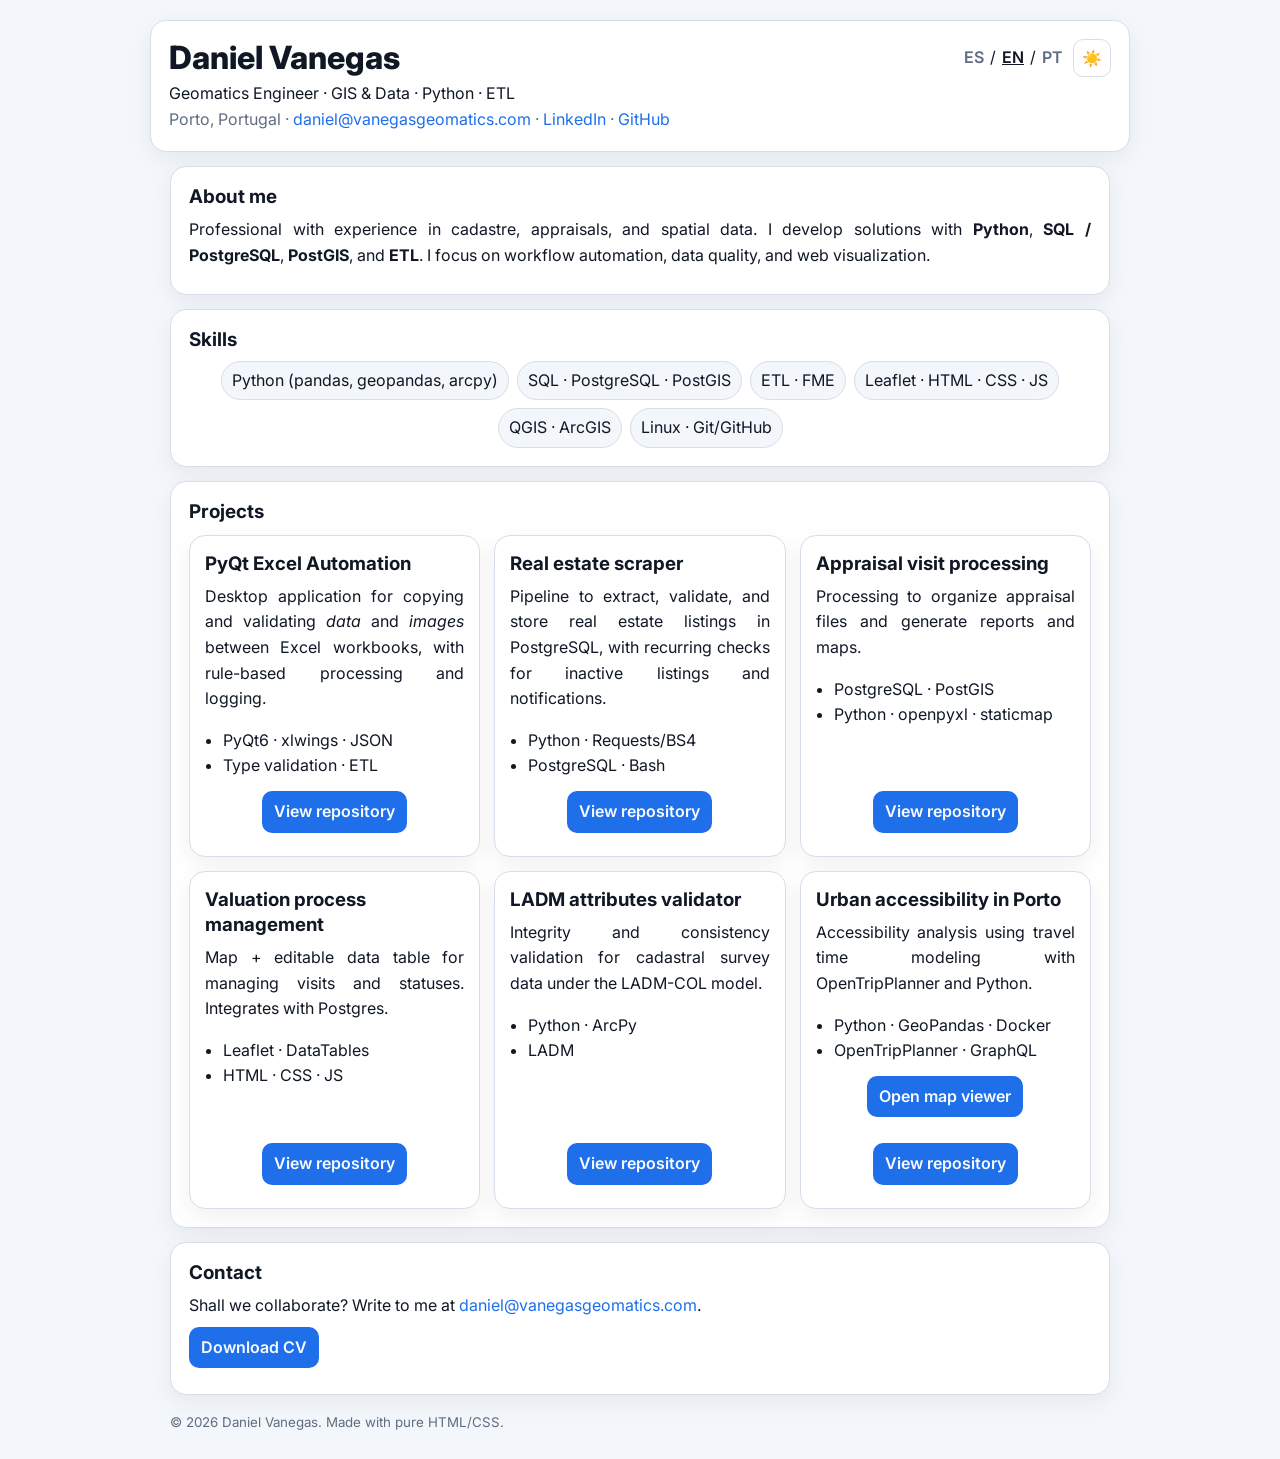
==== commit 71be0118: "language errors" ====
--- a/index.html
+++ b/index.html
@@ -33,9 +33,9 @@
       </div>
       <div class="header-actions">
         <nav class="lang-switcher" aria-label="Language switcher">
-          <a class="lang-btn active" href="#" data-set-lang="es">EN</a>
+          <a class="lang-btn active" href="#" data-set-lang="es">ES</a>
           <span>/</span>
-          <a class="lang-btn" href="#" data-set-lang="en">ES</a>
+          <a class="lang-btn" href="#" data-set-lang="en">EN</a>
           <span>/</span>
           <a class="lang-btn" href="#" data-set-lang="pt">PT</a>
         </nav>
